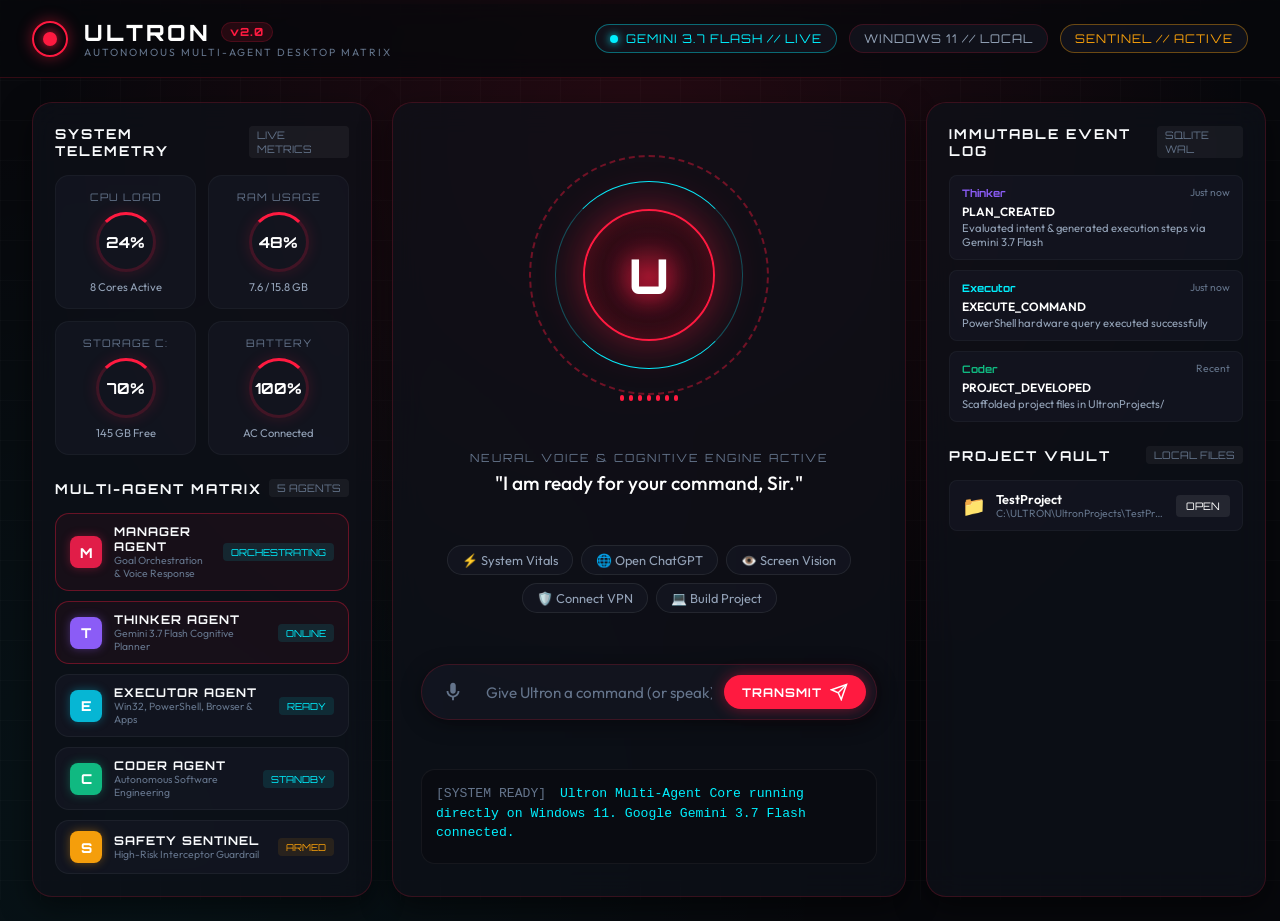
==== portal/index.html @ 878e1387 "Ultron v2.0: Autonomous Multi-Agent AI Assistant for Windows 11 with Gemini 3.7 Flash & Cybernetic W" ====
<!DOCTYPE html>
<html lang="en">
<head>
  <meta charset="UTF-8">
  <meta name="viewport" content="width=device-width, initial-scale=1.0">
  <title>ULTRON // Autonomous AI System Control HUD</title>
  <link rel="preconnect" href="https://fonts.googleapis.com">
  <link rel="preconnect" href="https://fonts.gstatic.com" crossorigin>
  <link href="https://fonts.googleapis.com/css2?family=Orbitron:wght@400;600;800;900&family=Outfit:wght@300;400;500;600;700&display=swap" rel="stylesheet">
  <link rel="stylesheet" href="style.css">
</head>
<body class="ultron-hud">
  <!-- Dynamic Background Particles & Grid Overlay -->
  <div class="hud-grid-overlay"></div>
  <div class="hud-scanline"></div>

  <!-- Top Navigation Bar -->
  <header class="hud-header">
    <div class="brand-container">
      <div class="brand-reactor-mini">
        <div class="mini-core"></div>
      </div>
      <div class="brand-text">
        <h1 class="brand-title">ULTRON <span class="version-tag">v2.0</span></h1>
        <span class="brand-subtitle">AUTONOMOUS MULTI-AGENT DESKTOP MATRIX</span>
      </div>
    </div>

    <div class="system-pills">
      <div class="status-pill status-online">
        <span class="pulse-dot"></span>
        <span>GEMINI 3.7 FLASH // LIVE</span>
      </div>
      <div class="status-pill" id="pill-os">
        <span>WINDOWS 11 // LOCAL</span>
      </div>
      <div class="status-pill status-guard" id="pill-guard">
        <span>SENTINEL // ACTIVE</span>
      </div>
    </div>
  </header>

  <!-- Main Grid Layout -->
  <main class="hud-main-grid">
    <!-- Left Column: System Vitals & Agent Matrix -->
    <section class="hud-panel left-panel">
      <div class="panel-header">
        <h2 class="panel-title">SYSTEM TELEMETRY</h2>
        <span class="panel-badge">LIVE METRICS</span>
      </div>

      <!-- Vitals Dials -->
      <div class="vitals-grid">
        <div class="vital-card">
          <div class="vital-label">CPU LOAD</div>
          <div class="vital-circle" style="--val: 24%">
            <span class="vital-value" id="val-cpu">24%</span>
          </div>
          <div class="vital-footer">8 Cores Active</div>
        </div>

        <div class="vital-card">
          <div class="vital-label">RAM USAGE</div>
          <div class="vital-circle" style="--val: 48%">
            <span class="vital-value" id="val-ram">48%</span>
          </div>
          <div class="vital-footer" id="val-ram-text">7.6 / 15.8 GB</div>
        </div>

        <div class="vital-card">
          <div class="vital-label">STORAGE C:</div>
          <div class="vital-circle" style="--val: 70%">
            <span class="vital-value" id="val-disk">70%</span>
          </div>
          <div class="vital-footer" id="val-disk-text">145 GB Free</div>
        </div>

        <div class="vital-card">
          <div class="vital-label">BATTERY</div>
          <div class="vital-circle" style="--val: 100%">
            <span class="vital-value" id="val-batt">100%</span>
          </div>
          <div class="vital-footer" id="val-batt-text">AC Connected</div>
        </div>
      </div>

      <!-- Multi-Agent Status Matrix -->
      <div class="panel-header margin-top">
        <h2 class="panel-title">MULTI-AGENT MATRIX</h2>
        <span class="panel-badge">5 AGENTS</span>
      </div>

      <div class="agents-matrix">
        <div class="agent-card active">
          <div class="agent-avatar manager-avatar">M</div>
          <div class="agent-info">
            <div class="agent-name">MANAGER AGENT</div>
            <div class="agent-role">Goal Orchestration & Voice Response</div>
          </div>
          <span class="agent-status-badge">ORCHESTRATING</span>
        </div>

        <div class="agent-card active">
          <div class="agent-avatar thinker-avatar">T</div>
          <div class="agent-info">
            <div class="agent-name">THINKER AGENT</div>
            <div class="agent-role">Gemini 3.7 Flash Cognitive Planner</div>
          </div>
          <span class="agent-status-badge">ONLINE</span>
        </div>

        <div class="agent-card">
          <div class="agent-avatar executor-avatar">E</div>
          <div class="agent-info">
            <div class="agent-name">EXECUTOR AGENT</div>
            <div class="agent-role">Win32, PowerShell, Browser & Apps</div>
          </div>
          <span class="agent-status-badge">READY</span>
        </div>

        <div class="agent-card">
          <div class="agent-avatar coder-avatar">C</div>
          <div class="agent-info">
            <div class="agent-name">CODER AGENT</div>
            <div class="agent-role">Autonomous Software Engineering</div>
          </div>
          <span class="agent-status-badge">STANDBY</span>
        </div>

        <div class="agent-card">
          <div class="agent-avatar sentinel-avatar">S</div>
          <div class="agent-info">
            <div class="agent-name">SAFETY SENTINEL</div>
            <div class="agent-role">High-Risk Interceptor Guardrail</div>
          </div>
          <span class="agent-status-badge shield">ARMED</span>
        </div>
      </div>
    </section>

    <!-- Center Column: Glowing Ultron Core & Interactive Console -->
    <section class="hud-panel center-panel">
      <!-- Animated Holographic Core Reactor -->
      <div class="reactor-stage">
        <div class="reactor-outer-ring"></div>
        <div class="reactor-middle-ring"></div>
        <div class="reactor-hex-grid"></div>
        <div class="reactor-inner-ring">
          <div class="ultron-emblem">
            <span>U</span>
          </div>
        </div>
        <div class="waveform-container" id="waveform">
          <span class="wave-bar"></span>
          <span class="wave-bar"></span>
          <span class="wave-bar"></span>
          <span class="wave-bar"></span>
          <span class="wave-bar"></span>
          <span class="wave-bar"></span>
          <span class="wave-bar"></span>
        </div>
      </div>

      <div class="reactor-status-text">
        <span class="subtext">NEURAL VOICE & COGNITIVE ENGINE ACTIVE</span>
        <h2 class="status-headline" id="hud-headline">"I am ready for your command, Sir."</h2>
      </div>

      <!-- Quick Action Chips -->
      <div class="quick-commands">
        <button class="chip-btn" onclick="sendQuickCommand('How is my laptop system doing?')">⚡ System Vitals</button>
        <button class="chip-btn" onclick="sendQuickCommand('Open Chrome and go to chatgpt.com')">🌐 Open ChatGPT</button>
        <button class="chip-btn" onclick="sendQuickCommand('What is on my screen?')">👁️ Screen Vision</button>
        <button class="chip-btn" onclick="sendQuickCommand('Connect VPN to Germany')">🛡️ Connect VPN</button>
        <button class="chip-btn" onclick="sendQuickCommand('Create a folder called ClientX on Desktop and scaffold a simple landing page')">💻 Build Project</button>
      </div>

      <!-- User Command Input Box -->
      <div class="command-input-container">
        <button class="mic-btn" id="mic-trigger" title="Voice Activation">
          <svg viewBox="0 0 24 24" width="22" height="22" fill="currentColor">
            <path d="M12 14c1.66 0 3-1.34 3-3V5c0-1.66-1.34-3-3-3S9 3.34 9 5v6c0 1.66 1.34 3 3 3z"/>
            <path d="M17 11c0 2.76-2.24 5-5 5s-5-2.24-5-5H5c0 3.53 2.61 6.43 6 6.92V21h2v-3.08c3.39-.49 6-3.39 6-6.92h-2z"/>
          </svg>
        </button>
        <input type="text" id="user-input" placeholder="Give Ultron a command (or speak)..." autocomplete="off">
        <button class="send-btn" id="send-trigger">
          <span>TRANSMIT</span>
          <svg viewBox="0 0 24 24" width="18" height="18" fill="none" stroke="currentColor" stroke-width="2">
            <line x1="22" y1="2" x2="11" y2="13"></line>
            <polygon points="22 2 15 22 11 13 2 9 22 2"></polygon>
          </svg>
        </button>
      </div>

      <!-- Live Execution Log Display -->
      <div class="execution-output-box" id="output-box">
        <div class="log-entry system">
          <span class="timestamp">[SYSTEM READY]</span> Ultron Multi-Agent Core running directly on Windows 11. Google Gemini 3.7 Flash connected.
        </div>
      </div>
    </section>

    <!-- Right Column: Audit Log Stream & Project Vault -->
    <section class="hud-panel right-panel">
      <div class="panel-header">
        <h2 class="panel-title">IMMUTABLE EVENT LOG</h2>
        <span class="panel-badge">SQLITE WAL</span>
      </div>

      <div class="events-stream" id="events-stream">
        <div class="event-card">
          <div class="event-top">
            <span class="agent-tag">Thinker</span>
            <span class="event-time">Just now</span>
          </div>
          <div class="event-action">PLAN_CREATED</div>
          <div class="event-desc">Evaluated intent & generated execution steps via Gemini 3.7 Flash</div>
        </div>

        <div class="event-card">
          <div class="event-top">
            <span class="agent-tag executor-tag">Executor</span>
            <span class="event-time">Just now</span>
          </div>
          <div class="event-action">EXECUTE_COMMAND</div>
          <div class="event-desc">PowerShell hardware query executed successfully</div>
        </div>

        <div class="event-card">
          <div class="event-top">
            <span class="agent-tag coder-tag">Coder</span>
            <span class="event-time">Recent</span>
          </div>
          <div class="event-action">PROJECT_DEVELOPED</div>
          <div class="event-desc">Scaffolded project files in UltronProjects/</div>
        </div>
      </div>

      <!-- Project Vault Section -->
      <div class="panel-header margin-top">
        <h2 class="panel-title">PROJECT VAULT</h2>
        <span class="panel-badge">LOCAL FILES</span>
      </div>

      <div class="vault-list" id="vault-list">
        <div class="vault-item">
          <div class="vault-icon">📁</div>
          <div class="vault-info">
            <div class="vault-title">TestProject</div>
            <div class="vault-path">C:\ULTRON\UltronProjects\TestProject</div>
          </div>
          <button class="open-folder-btn" onclick="openProjectFolder('TestProject')">OPEN</button>
        </div>
      </div>
    </section>
  </main>

  <script src="app.js"></script>
</body>
</html>
---- portal/style.css ----
/* ========================================================
   ULTRON CYBERNETIC HUD STYLESHEET
   Aesthetics: Deep Obsidian, Crimson Reactor Glow, Glassmorphism
   ======================================================== */

:root {
  --bg-core: #07080c;
  --bg-surface: rgba(14, 16, 25, 0.75);
  --bg-card: rgba(22, 25, 38, 0.6);
  --border-subtle: rgba(255, 30, 60, 0.18);
  --border-focus: rgba(255, 30, 60, 0.6);
  
  --crimson: #ff1a40;
  --crimson-glow: rgba(255, 26, 64, 0.45);
  --crimson-soft: rgba(255, 26, 64, 0.12);
  --cyan-neon: #00f0ff;
  --cyan-glow: rgba(0, 240, 255, 0.4);
  --gold-accent: #f59e0b;
  
  --text-primary: #f8fafc;
  --text-secondary: #94a3b8;
  --text-dim: #64748b;
  
  --font-display: 'Orbitron', -apple-system, sans-serif;
  --font-body: 'Outfit', sans-serif;
  
  --radius-sm: 8px;
  --radius-md: 14px;
  --radius-lg: 20px;
  --radius-full: 9999px;
}

* {
  margin: 0;
  padding: 0;
  box-sizing: border-box;
}

body.ultron-hud {
  background-color: var(--bg-core);
  color: var(--text-primary);
  font-family: var(--font-body);
  min-height: 100vh;
  overflow-x: hidden;
  position: relative;
  background-image: 
    radial-gradient(circle at 50% 15%, rgba(255, 26, 64, 0.12) 0%, transparent 60%),
    radial-gradient(circle at 10% 90%, rgba(0, 240, 255, 0.05) 0%, transparent 50%);
}

/* Background Cyber Grid */
.hud-grid-overlay {
  position: fixed;
  inset: 0;
  background-size: 40px 40px;
  background-image: 
    linear-gradient(to right, rgba(255, 255, 255, 0.02) 1px, transparent 1px),
    linear-gradient(to bottom, rgba(255, 255, 255, 0.02) 1px, transparent 1px);
  pointer-events: none;
  z-index: 0;
}

.hud-scanline {
  position: fixed;
  top: 0;
  left: 0;
  width: 100%;
  height: 4px;
  background: linear-gradient(90deg, transparent, var(--crimson-glow), transparent);
  opacity: 0.7;
  animation: scanline 8s linear infinite;
  pointer-events: none;
  z-index: 1;
}

@keyframes scanline {
  0% { top: 0%; }
  100% { top: 100%; }
}

/* Header */
.hud-header {
  position: relative;
  z-index: 10;
  display: flex;
  justify-content: space-between;
  align-items: center;
  padding: 18px 32px;
  border-bottom: 1px solid var(--border-subtle);
  background: rgba(7, 8, 12, 0.8);
  backdrop-filter: blur(12px);
}

.brand-container {
  display: flex;
  align-items: center;
  gap: 16px;
}

.brand-reactor-mini {
  width: 36px;
  height: 36px;
  border-radius: 50%;
  border: 2px solid var(--crimson);
  box-shadow: 0 0 15px var(--crimson-glow);
  display: flex;
  align-items: center;
  justify-content: center;
  position: relative;
}

.mini-core {
  width: 14px;
  height: 14px;
  border-radius: 50%;
  background: var(--crimson);
  box-shadow: 0 0 12px var(--crimson);
  animation: pulse-core 2s ease-in-out infinite alternate;
}

.brand-title {
  font-family: var(--font-display);
  font-size: 1.4rem;
  letter-spacing: 3px;
  font-weight: 800;
  color: #fff;
  display: flex;
  align-items: center;
  gap: 10px;
}

.version-tag {
  font-size: 0.7rem;
  padding: 2px 8px;
  border-radius: var(--radius-full);
  background: var(--crimson-soft);
  color: var(--crimson);
  border: 1px solid var(--border-subtle);
  letter-spacing: 1px;
}

.brand-subtitle {
  font-size: 0.65rem;
  letter-spacing: 2px;
  color: var(--text-dim);
  display: block;
}

.system-pills {
  display: flex;
  gap: 12px;
}

.status-pill {
  display: flex;
  align-items: center;
  gap: 8px;
  padding: 6px 14px;
  border-radius: var(--radius-full);
  background: var(--bg-card);
  border: 1px solid var(--border-subtle);
  font-size: 0.75rem;
  font-family: var(--font-display);
  letter-spacing: 1px;
  color: var(--text-secondary);
}

.status-online {
  border-color: rgba(0, 240, 255, 0.4);
  color: var(--cyan-neon);
}

.status-guard {
  border-color: rgba(245, 158, 11, 0.4);
  color: var(--gold-accent);
}

.pulse-dot {
  width: 8px;
  height: 8px;
  border-radius: 50%;
  background: var(--cyan-neon);
  box-shadow: 0 0 8px var(--cyan-neon);
  animation: pulse-dot 1.5s infinite;
}

@keyframes pulse-dot {
  0%, 100% { opacity: 1; transform: scale(1); }
  50% { opacity: 0.4; transform: scale(0.8); }
}

/* Main Grid Layout */
.hud-main-grid {
  position: relative;
  z-index: 5;
  display: grid;
  grid-template-columns: 340px 1fr 340px;
  gap: 20px;
  padding: 24px 32px;
  max-width: 1750px;
  margin: 0 auto;
}

/* Panels */
.hud-panel {
  background: var(--bg-surface);
  border: 1px solid var(--border-subtle);
  border-radius: var(--radius-lg);
  backdrop-filter: blur(16px);
  padding: 22px;
  display: flex;
  flex-direction: column;
  box-shadow: 0 10px 30px rgba(0,0,0,0.5);
  position: relative;
}

.panel-header {
  display: flex;
  justify-content: space-between;
  align-items: center;
  margin-bottom: 16px;
}

.panel-header.margin-top {
  margin-top: 24px;
}

.panel-title {
  font-family: var(--font-display);
  font-size: 0.85rem;
  letter-spacing: 2px;
  color: var(--text-primary);
  font-weight: 700;
}

.panel-badge {
  font-size: 0.65rem;
  padding: 2px 8px;
  background: rgba(255, 255, 255, 0.05);
  border-radius: 4px;
  color: var(--text-dim);
  font-family: var(--font-display);
}

/* Vitals Dials */
.vitals-grid {
  display: grid;
  grid-template-columns: 1fr 1fr;
  gap: 12px;
}

.vital-card {
  background: var(--bg-card);
  border: 1px solid rgba(255, 255, 255, 0.04);
  border-radius: var(--radius-md);
  padding: 14px 10px;
  text-align: center;
  display: flex;
  flex-direction: column;
  align-items: center;
  transition: transform 0.2s, border-color 0.2s;
}

.vital-card:hover {
  transform: translateY(-2px);
  border-color: var(--border-focus);
}

.vital-label {
  font-size: 0.65rem;
  font-family: var(--font-display);
  color: var(--text-dim);
  letter-spacing: 1px;
  margin-bottom: 8px;
}

.vital-circle {
  width: 60px;
  height: 60px;
  border-radius: 50%;
  border: 3px solid rgba(255, 26, 64, 0.2);
  border-top-color: var(--crimson);
  display: flex;
  align-items: center;
  justify-content: center;
  margin-bottom: 8px;
  box-shadow: 0 0 15px rgba(255, 26, 64, 0.15);
}

.vital-value {
  font-family: var(--font-display);
  font-size: 0.95rem;
  font-weight: 700;
  color: #fff;
}

.vital-footer {
  font-size: 0.7rem;
  color: var(--text-secondary);
}

/* Agents Matrix */
.agents-matrix {
  display: flex;
  flex-direction: column;
  gap: 10px;
}

.agent-card {
  display: flex;
  align-items: center;
  gap: 12px;
  background: var(--bg-card);
  border: 1px solid rgba(255, 255, 255, 0.05);
  border-radius: var(--radius-md);
  padding: 10px 14px;
  transition: all 0.2s;
}

.agent-card.active {
  border-color: rgba(255, 26, 64, 0.35);
  background: rgba(255, 26, 64, 0.05);
}

.agent-avatar {
  width: 32px;
  height: 32px;
  border-radius: 8px;
  display: flex;
  align-items: center;
  justify-content: center;
  font-family: var(--font-display);
  font-weight: 800;
  font-size: 0.85rem;
}

.manager-avatar { background: #e11d48; color: #fff; box-shadow: 0 0 10px rgba(225, 29, 72, 0.4); }
.thinker-avatar { background: #8b5cf6; color: #fff; box-shadow: 0 0 10px rgba(139, 92, 246, 0.4); }
.executor-avatar { background: #06b6d4; color: #fff; box-shadow: 0 0 10px rgba(6, 182, 212, 0.4); }
.coder-avatar { background: #10b981; color: #fff; box-shadow: 0 0 10px rgba(16, 185, 129, 0.4); }
.sentinel-avatar { background: #f59e0b; color: #fff; box-shadow: 0 0 10px rgba(245, 158, 11, 0.4); }

.agent-info {
  flex: 1;
}

.agent-name {
  font-family: var(--font-display);
  font-size: 0.75rem;
  font-weight: 700;
  letter-spacing: 1px;
}

.agent-role {
  font-size: 0.65rem;
  color: var(--text-dim);
}

.agent-status-badge {
  font-size: 0.6rem;
  font-family: var(--font-display);
  padding: 3px 8px;
  border-radius: 4px;
  background: rgba(0, 240, 255, 0.1);
  color: var(--cyan-neon);
}

.agent-status-badge.shield {
  background: rgba(245, 158, 11, 0.1);
  color: var(--gold-accent);
}

/* Center Stage Reactor */
.center-panel {
  align-items: center;
  justify-content: space-between;
  text-align: center;
  padding: 32px 28px;
}

.reactor-stage {
  width: 240px;
  height: 240px;
  position: relative;
  display: flex;
  align-items: center;
  justify-content: center;
  margin: 20px 0 10px;
}

.reactor-outer-ring {
  position: absolute;
  width: 100%;
  height: 100%;
  border-radius: 50%;
  border: 2px dashed rgba(255, 26, 64, 0.4);
  animation: rotate-clockwise 25s linear infinite;
}

.reactor-middle-ring {
  position: absolute;
  width: 78%;
  height: 78%;
  border-radius: 50%;
  border: 1px solid rgba(0, 240, 255, 0.3);
  border-top-color: var(--cyan-neon);
  border-bottom-color: var(--cyan-neon);
  animation: rotate-counter 15s linear infinite;
}

.reactor-inner-ring {
  position: absolute;
  width: 55%;
  height: 55%;
  border-radius: 50%;
  background: radial-gradient(circle, rgba(255, 26, 64, 0.4) 0%, rgba(7, 8, 12, 0.9) 70%);
  border: 2px solid var(--crimson);
  box-shadow: 0 0 45px var(--crimson-glow), inset 0 0 30px var(--crimson-glow);
  display: flex;
  align-items: center;
  justify-content: center;
}

.ultron-emblem span {
  font-family: var(--font-display);
  font-size: 3rem;
  font-weight: 900;
  color: #fff;
  text-shadow: 0 0 25px var(--crimson);
}

@keyframes rotate-clockwise {
  from { transform: rotate(0deg); }
  to { transform: rotate(360deg); }
}

@keyframes rotate-counter {
  from { transform: rotate(0deg); }
  to { transform: rotate(-360deg); }
}

@keyframes pulse-core {
  0% { transform: scale(0.9); opacity: 0.8; }
  100% { transform: scale(1.1); opacity: 1; filter: drop-shadow(0 0 8px var(--crimson)); }
}

/* Audio Waveform */
.waveform-container {
  position: absolute;
  bottom: -15px;
  display: flex;
  align-items: center;
  gap: 5px;
  height: 25px;
}

.wave-bar {
  width: 4px;
  height: 6px;
  background: var(--crimson);
  border-radius: 2px;
  animation: wave-pulse 1.2s ease-in-out infinite alternate;
}

.wave-bar:nth-child(2) { animation-delay: 0.2s; }
.wave-bar:nth-child(3) { animation-delay: 0.4s; }
.wave-bar:nth-child(4) { animation-delay: 0.1s; }
.wave-bar:nth-child(5) { animation-delay: 0.3s; }
.wave-bar:nth-child(6) { animation-delay: 0.5s; }
.wave-bar:nth-child(7) { animation-delay: 0.2s; }

@keyframes wave-pulse {
  0% { height: 4px; opacity: 0.3; }
  100% { height: 22px; opacity: 1; box-shadow: 0 0 8px var(--crimson); }
}

.reactor-status-text {
  margin: 15px 0 20px;
}

.subtext {
  font-family: var(--font-display);
  font-size: 0.7rem;
  letter-spacing: 2px;
  color: var(--text-dim);
  display: block;
  margin-bottom: 6px;
}

.status-headline {
  font-size: 1.2rem;
  font-weight: 500;
  color: #fff;
}

/* Quick Commands */
.quick-commands {
  display: flex;
  flex-wrap: wrap;
  gap: 8px;
  justify-content: center;
  margin-bottom: 20px;
}

.chip-btn {
  background: var(--bg-card);
  border: 1px solid rgba(255, 255, 255, 0.08);
  color: var(--text-secondary);
  font-family: var(--font-body);
  font-size: 0.8rem;
  padding: 6px 14px;
  border-radius: var(--radius-full);
  cursor: pointer;
  transition: all 0.2s;
}

.chip-btn:hover {
  background: var(--crimson-soft);
  color: #fff;
  border-color: var(--border-focus);
  transform: translateY(-1px);
}

/* Command Input */
.command-input-container {
  width: 100%;
  display: flex;
  align-items: center;
  background: var(--bg-card);
  border: 1px solid var(--border-subtle);
  border-radius: var(--radius-full);
  padding: 6px 10px;
  box-shadow: 0 4px 20px rgba(0,0,0,0.4);
  transition: border-color 0.2s;
}

.command-input-container:focus-within {
  border-color: var(--crimson);
  box-shadow: 0 0 25px rgba(255, 26, 64, 0.25);
}

.mic-btn {
  background: transparent;
  border: none;
  color: var(--text-dim);
  padding: 10px;
  border-radius: 50%;
  cursor: pointer;
  display: flex;
  align-items: center;
  justify-content: center;
  transition: color 0.2s, transform 0.2s;
}

.mic-btn:hover {
  color: var(--crimson);
  transform: scale(1.1);
}

.mic-btn.listening {
  color: var(--crimson);
  animation: pulse-mic 1s infinite alternate;
}

@keyframes pulse-mic {
  0% { transform: scale(1); filter: drop-shadow(0 0 2px var(--crimson)); }
  100% { transform: scale(1.2); filter: drop-shadow(0 0 10px var(--crimson)); }
}

#user-input {
  flex: 1;
  background: transparent;
  border: none;
  color: #fff;
  font-size: 0.95rem;
  font-family: var(--font-body);
  padding: 8px 12px;
  outline: none;
}

#user-input::placeholder {
  color: var(--text-dim);
}

.send-btn {
  background: var(--crimson);
  color: #fff;
  border: none;
  border-radius: var(--radius-full);
  padding: 8px 18px;
  display: flex;
  align-items: center;
  gap: 8px;
  font-family: var(--font-display);
  font-size: 0.75rem;
  letter-spacing: 1px;
  font-weight: 700;
  cursor: pointer;
  transition: all 0.2s;
  box-shadow: 0 0 15px var(--crimson-glow);
}

.send-btn:hover {
  background: #ff3355;
  transform: translateY(-1px);
  box-shadow: 0 0 22px var(--crimson);
}

/* Output Box */
.execution-output-box {
  width: 100%;
  margin-top: 18px;
  background: rgba(10, 12, 18, 0.85);
  border: 1px solid rgba(255, 255, 255, 0.05);
  border-radius: var(--radius-md);
  padding: 14px;
  text-align: left;
  max-height: 160px;
  overflow-y: auto;
  font-family: 'Consolas', 'Courier New', monospace;
  font-size: 0.82rem;
  line-height: 1.5;
}

.log-entry {
  margin-bottom: 6px;
  color: var(--text-secondary);
}

.log-entry.system { color: var(--cyan-neon); }
.log-entry.user { color: #fff; font-weight: bold; }
.log-entry.success { color: #34d399; }
.log-entry.error { color: #f87171; }

.timestamp {
  color: var(--text-dim);
  margin-right: 6px;
}

/* Right Panel: Events Stream & Vault */
.events-stream {
  display: flex;
  flex-direction: column;
  gap: 10px;
  max-height: 290px;
  overflow-y: auto;
}

.event-card {
  background: var(--bg-card);
  border: 1px solid rgba(255, 255, 255, 0.04);
  border-radius: var(--radius-sm);
  padding: 10px 12px;
  transition: border-color 0.2s;
}

.event-card:hover {
  border-color: var(--border-subtle);
}

.event-top {
  display: flex;
  justify-content: space-between;
  margin-bottom: 4px;
}

.agent-tag {
  font-family: var(--font-display);
  font-size: 0.65rem;
  color: #8b5cf6;
  font-weight: 700;
}

.agent-tag.executor-tag { color: var(--cyan-neon); }
.agent-tag.coder-tag { color: #10b981; }

.event-time {
  font-size: 0.65rem;
  color: var(--text-dim);
}

.event-action {
  font-size: 0.75rem;
  font-weight: 600;
  color: #fff;
  margin-bottom: 2px;
}

.event-desc {
  font-size: 0.7rem;
  color: var(--text-secondary);
}

.vault-list {
  display: flex;
  flex-direction: column;
  gap: 8px;
}

.vault-item {
  display: flex;
  align-items: center;
  gap: 10px;
  background: var(--bg-card);
  border: 1px solid rgba(255, 255, 255, 0.04);
  border-radius: var(--radius-sm);
  padding: 10px 12px;
}

.vault-icon {
  font-size: 1.2rem;
}

.vault-info {
  flex: 1;
  overflow: hidden;
}

.vault-title {
  font-size: 0.8rem;
  font-weight: 600;
  color: #fff;
}

.vault-path {
  font-size: 0.65rem;
  color: var(--text-dim);
  white-space: nowrap;
  overflow: hidden;
  text-overflow: ellipsis;
}

.open-folder-btn {
  background: rgba(255, 255, 255, 0.08);
  border: none;
  color: #fff;
  font-family: var(--font-display);
  font-size: 0.65rem;
  padding: 4px 10px;
  border-radius: 4px;
  cursor: pointer;
  transition: all 0.2s;
}

.open-folder-btn:hover {
  background: var(--crimson);
}

/* Custom Scrollbars */
::-webkit-scrollbar {
  width: 6px;
  height: 6px;
}

::-webkit-scrollbar-track {
  background: rgba(0,0,0,0.2);
}

::-webkit-scrollbar-thumb {
  background: rgba(255, 255, 255, 0.1);
  border-radius: 3px;
}

::-webkit-scrollbar-thumb:hover {
  background: var(--crimson);
}

/* Responsive adjustments */
@media (max-width: 1200px) {
  .hud-main-grid {
    grid-template-columns: 1fr;
  }
}
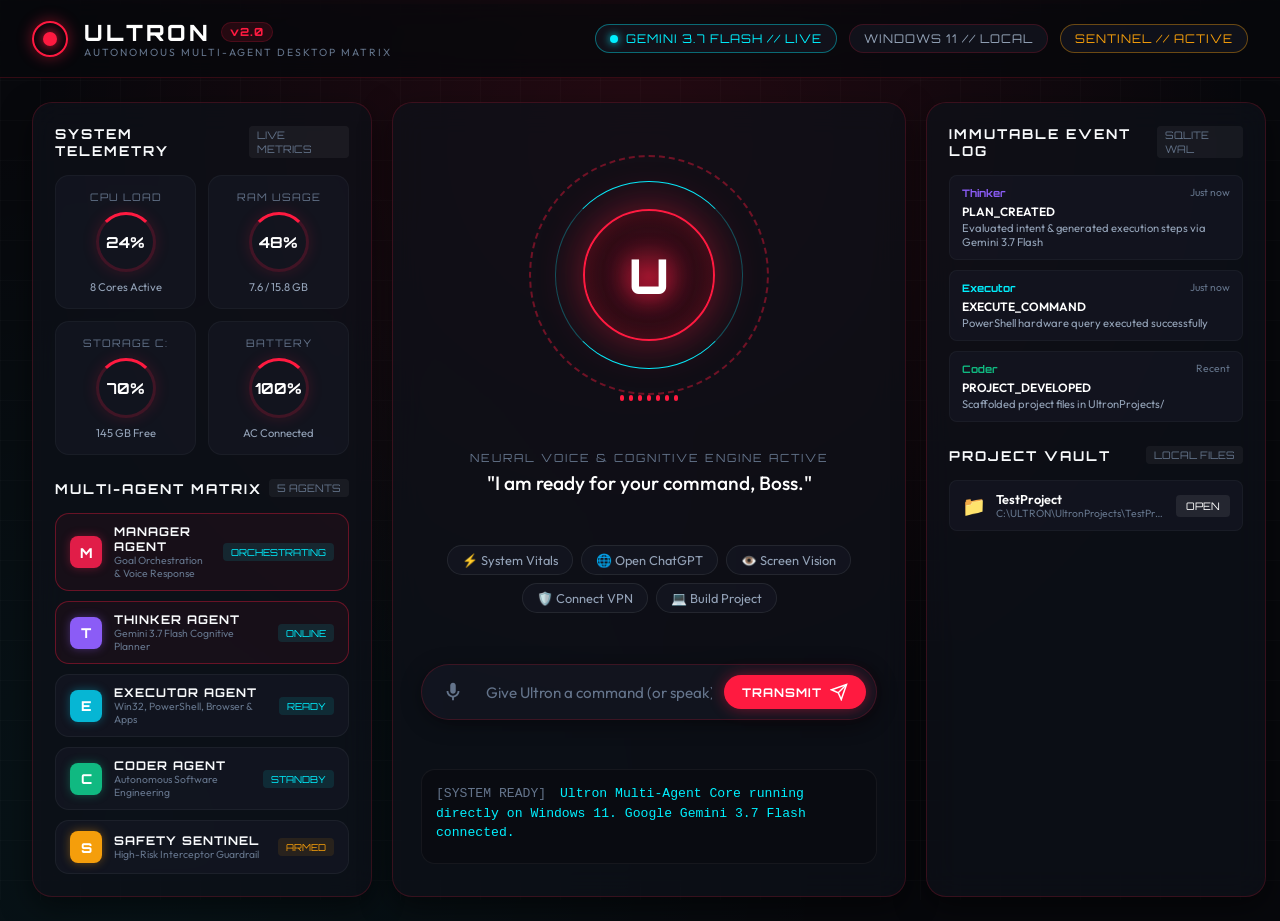
==== commit 6b2e2d86: "Ultron 2.0: Instant wake cache, Boss persona, smart wallpaper, orange HUD, and silent background run" ====
--- a/portal/index.html
+++ b/portal/index.html
@@ -163,7 +163,7 @@
 
       <div class="reactor-status-text">
         <span class="subtext">NEURAL VOICE & COGNITIVE ENGINE ACTIVE</span>
-        <h2 class="status-headline" id="hud-headline">"I am ready for your command, Sir."</h2>
+        <h2 class="status-headline" id="hud-headline">"I am ready for your command, Boss."</h2>
       </div>
 
       <!-- Quick Action Chips -->
